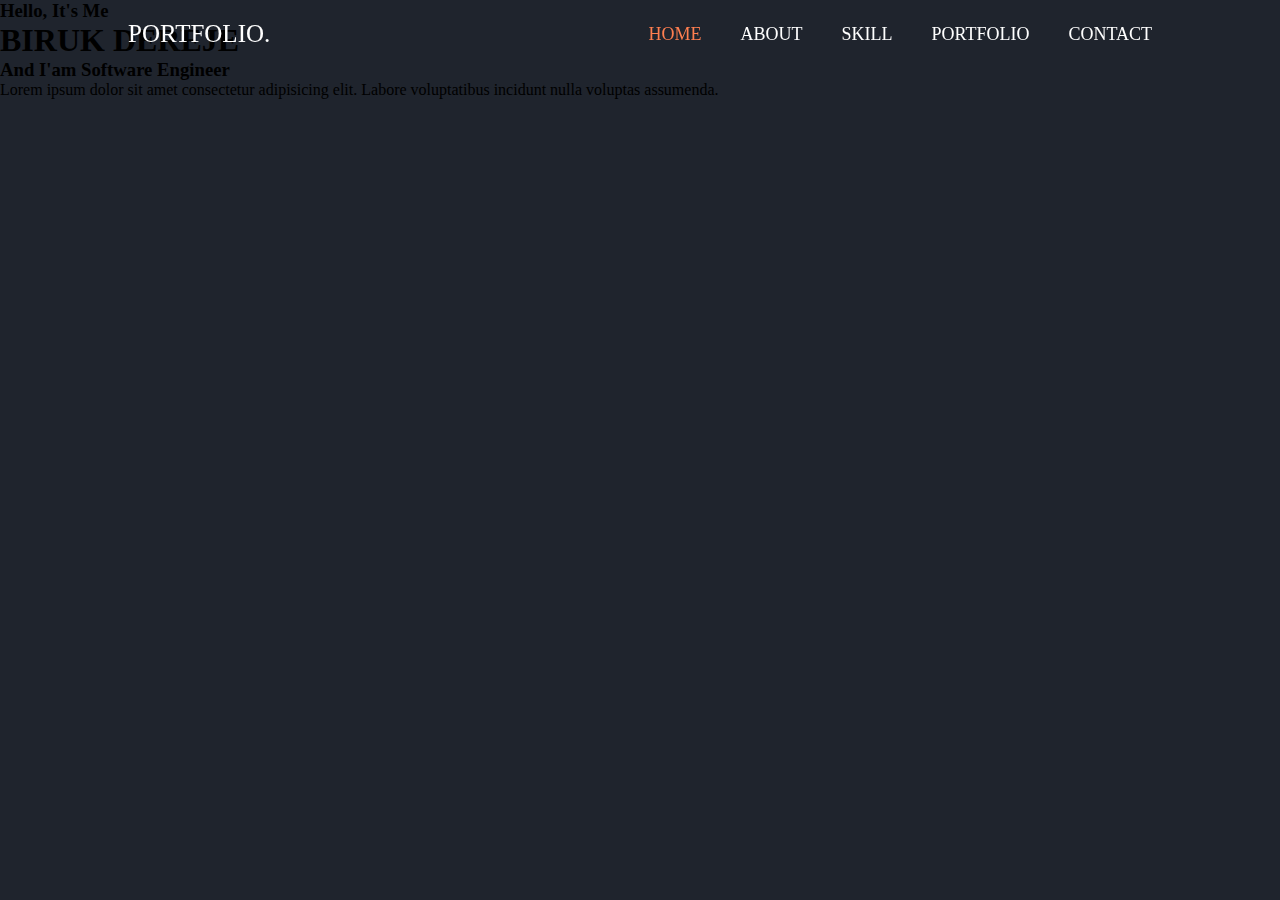
==== main.html @ 8d717696 "Add files via upload" ====
<!DOCTYPE html>
<html lang="en">

<head>
    <meta charset="UTF-8">
    <meta http-equiv="X-UA-Compatible" content="IE=edge">
    <meta name="viewport" content="width=device-width, initial-scale=1.0">
    <title>My Portfolio</title>
    <link rel="stylesheet" href="style.css">
</head>

<body>
    <header class="header">
        <a href="#" class="logo">PORTFOLIO.</a>

        <nav class="navbar">
            <a href="#" class="active">HOME</a>
            <a href="#">ABOUT</a>
            <a href="#">SKILL</a>
            <a href="#">PORTFOLIO</a>
            <a href="#">CONTACT</a>
        </nav>
    </header>
    <section class="home">
        <div class="home-content">
            <h3>Hello, It's Me</h3>
            <h1>BIRUK DEREJE</h1>
            <h3>And I'am <span>Software Engineer</span></h3>
            <p>Lorem ipsum dolor sit amet consectetur adipisicing elit. Labore voluptatibus incidunt nulla voluptas assumenda.</p>
            <div class="social-media">
                <a href="#"></a>
                <a href="#"></a>
            </div>
        </div>
    </section>
    <script src="script.js"></script>
</body>

</html>
---- style.css ----
* {
     padding: 0%;
     margin: 0px;
     box-sizing: border-box;
     font-size: 'popin', sans-serif;
 }
 
 body {
     background-color: #1f242d;
 }
 
 .header {
     position: fixed;
     top: 0;
     left: 0;
     width: 100%;
     padding: 20px 10%;
     background: transparent;
     display: flex;
     justify-content: space-between;
     align-items: center;
     z-index: 100;
 }
 
 .logo {
     font-size: 25px;
     font-weight: 500;
     color: #fff;
     cursor: default;
     text-decoration: none;
 }
 
 .navbar a {
     font-size: 18px;
     color: white;
     text-decoration: none;
     font-weight: 500;
     margin-left: 35px;
     transition: .3s;
 }
 
 .navbar a:hover,
 .navbar a.active {
     color: coral;
 }
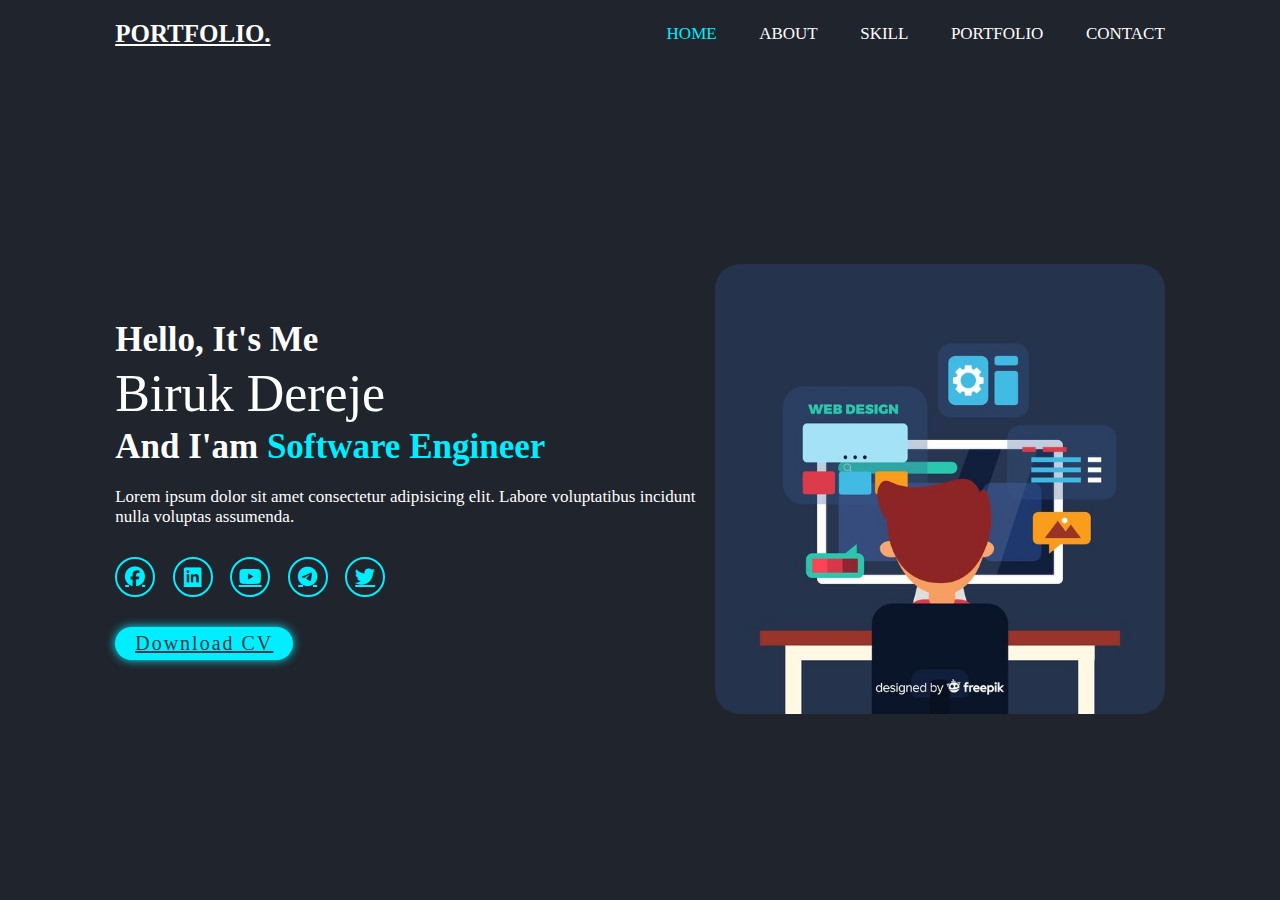
==== commit cc45b77f: "Add files via upload" ====
--- a/main.html
+++ b/main.html
@@ -7,6 +7,10 @@
     <meta name="viewport" content="width=device-width, initial-scale=1.0">
     <title>My Portfolio</title>
     <link rel="stylesheet" href="style.css">
+
+    <!-- cdn icons -->
+    <link rel="stylesheet" href="https://cdnjs.cloudflare.com/ajax/libs/font-awesome/6.4.0/css/all.min.css" />
+
 </head>
 
 <body>
@@ -21,16 +25,24 @@
             <a href="#">CONTACT</a>
         </nav>
     </header>
-    <section class="home">
+    <section class="home" id="home">
         <div class="home-content">
             <h3>Hello, It's Me</h3>
-            <h1>BIRUK DEREJE</h1>
+            <h1>Biruk Dereje</h1>
             <h3>And I'am <span>Software Engineer</span></h3>
             <p>Lorem ipsum dolor sit amet consectetur adipisicing elit. Labore voluptatibus incidunt nulla voluptas assumenda.</p>
             <div class="social-media">
-                <a href="#"></a>
-                <a href="#"></a>
+                <a href="#"><i class="fa-brands fa-facebook"></i></a>
+                <a href="#"><i class="fa-brands fa-linkedin"></i></a>
+                <a href=""><i class="fa-brands fa-youtube"></i></a>
+                <a href="#"><i class='fa-brands fa-telegram'></i></a>
+                <a href="#"><i class='fa-brands fa-twitter'></i></a>
             </div>
+            <a href="#" class="btn">Download CV</a>
+        </div>
+        <div class="home-img">
+            <img src="pic1.jpg" alt="">
+        </div>
         </div>
     </section>
     <script src="script.js"></script>
--- a/style.css
+++ b/style.css
@@ -2,11 +2,29 @@
      padding: 0%;
      margin: 0px;
      box-sizing: border-box;
-     font-size: 'popin', sans-serif;
+     font-size: "Poppins", sans-serif;
+ }
+ 
+ :root {
+     --bg-color: #1f242d;
+     --second-bg-color: #323946;
+     --text-color: #fff;
+     --main-color: #0ef;
+ }
+ 
+ html {
+     font-size: 62.5%;
+     overflow: hidden;
  }
  
  body {
-     background-color: #1f242d;
+     background-color: var(--bg-color);
+     color: var(--text-color);
+ }
+ 
+ section {
+     min-height: 100vh;
+     padding: 10rem 9% 2rem;
  }
  
  .header {
@@ -14,8 +32,8 @@
      top: 0;
      left: 0;
      width: 100%;
-     padding: 20px 10%;
-     background: transparent;
+     padding: 2rem 9%;
+     background: var(--bg-color);
      display: flex;
      justify-content: space-between;
      align-items: center;
@@ -23,23 +41,106 @@
  }
  
  .logo {
-     font-size: 25px;
-     font-weight: 500;
-     color: #fff;
+     font-size: 2.5rem;
+     font-weight: 600;
+     color: var(--text-color);
      cursor: default;
-     text-decoration: none;
  }
  
  .navbar a {
-     font-size: 18px;
-     color: white;
+     font-size: 1.7rem;
+     color: var(--text-color);
      text-decoration: none;
      font-weight: 500;
-     margin-left: 35px;
+     margin-left: 4rem;
      transition: .3s;
  }
  
  .navbar a:hover,
  .navbar a.active {
-     color: coral;
+     color: var(--main-color);
+ }
+ 
+ #menu-icon {
+     font-size: 3.6rem;
+     color: var(--text-color);
+     display: none;
+ }
+ 
+ .home {
+     display: flex;
+     justify-content: center;
+     align-items: center;
+ }
+ 
+ .home-content h3 {
+     font-size: 3.5rem;
+     font-weight: 700;
+ }
+ 
+ .home-content h3:nth-of-type(2) {
+     margin-bottom: 2rem;
+ }
+ 
+ span {
+     color: var(--main-color);
+ }
+ 
+ .home-content h1 {
+     font-size: 5.2rem;
+     font-weight: 400;
+     line-height: 1.3;
+ }
+ 
+ .home-content p {
+     font-size: 1.7rem;
+ }
+ 
+ .home-content {
+     color: white;
+     display: block;
+ }
+ 
+ .home-img img {
+     width: 450px;
+     border-radius: 25px;
+ }
+ 
+ .social-media a {
+     display: inline-flex;
+     justify-content: center;
+     align-items: center;
+     width: 4rem;
+     height: 4rem;
+     background: transparent;
+     border: .2rem solid var(--main-color);
+     font-size: 2rem;
+     border-radius: 50%;
+     color: var(--main-color);
+     margin: 3rem 1.5rem 3rem 0;
+     transition: .3s;
+ }
+ 
+ .social-media a :hover {
+     color: var(--second-bg-color);
+     background: var(--main-color);
+     box-shadow: 0 0 1rem var(--main-color);
+ }
+ 
+ .btn {
+     display: inline-flex;
+     background: var(--main-color);
+     color: var(--second-bg-color);
+     letter-spacing: .2rem;
+     font-size: 2rem;
+     padding: .5rem 2rem;
+     border-radius: 5rem;
+     border: none;
+     transition: .3s;
+     cursor: pointer;
+     box-shadow: 0 0 1rem var(--main-color);
+ }
+ 
+ .btn:hover {
+     box-shadow: none;
  }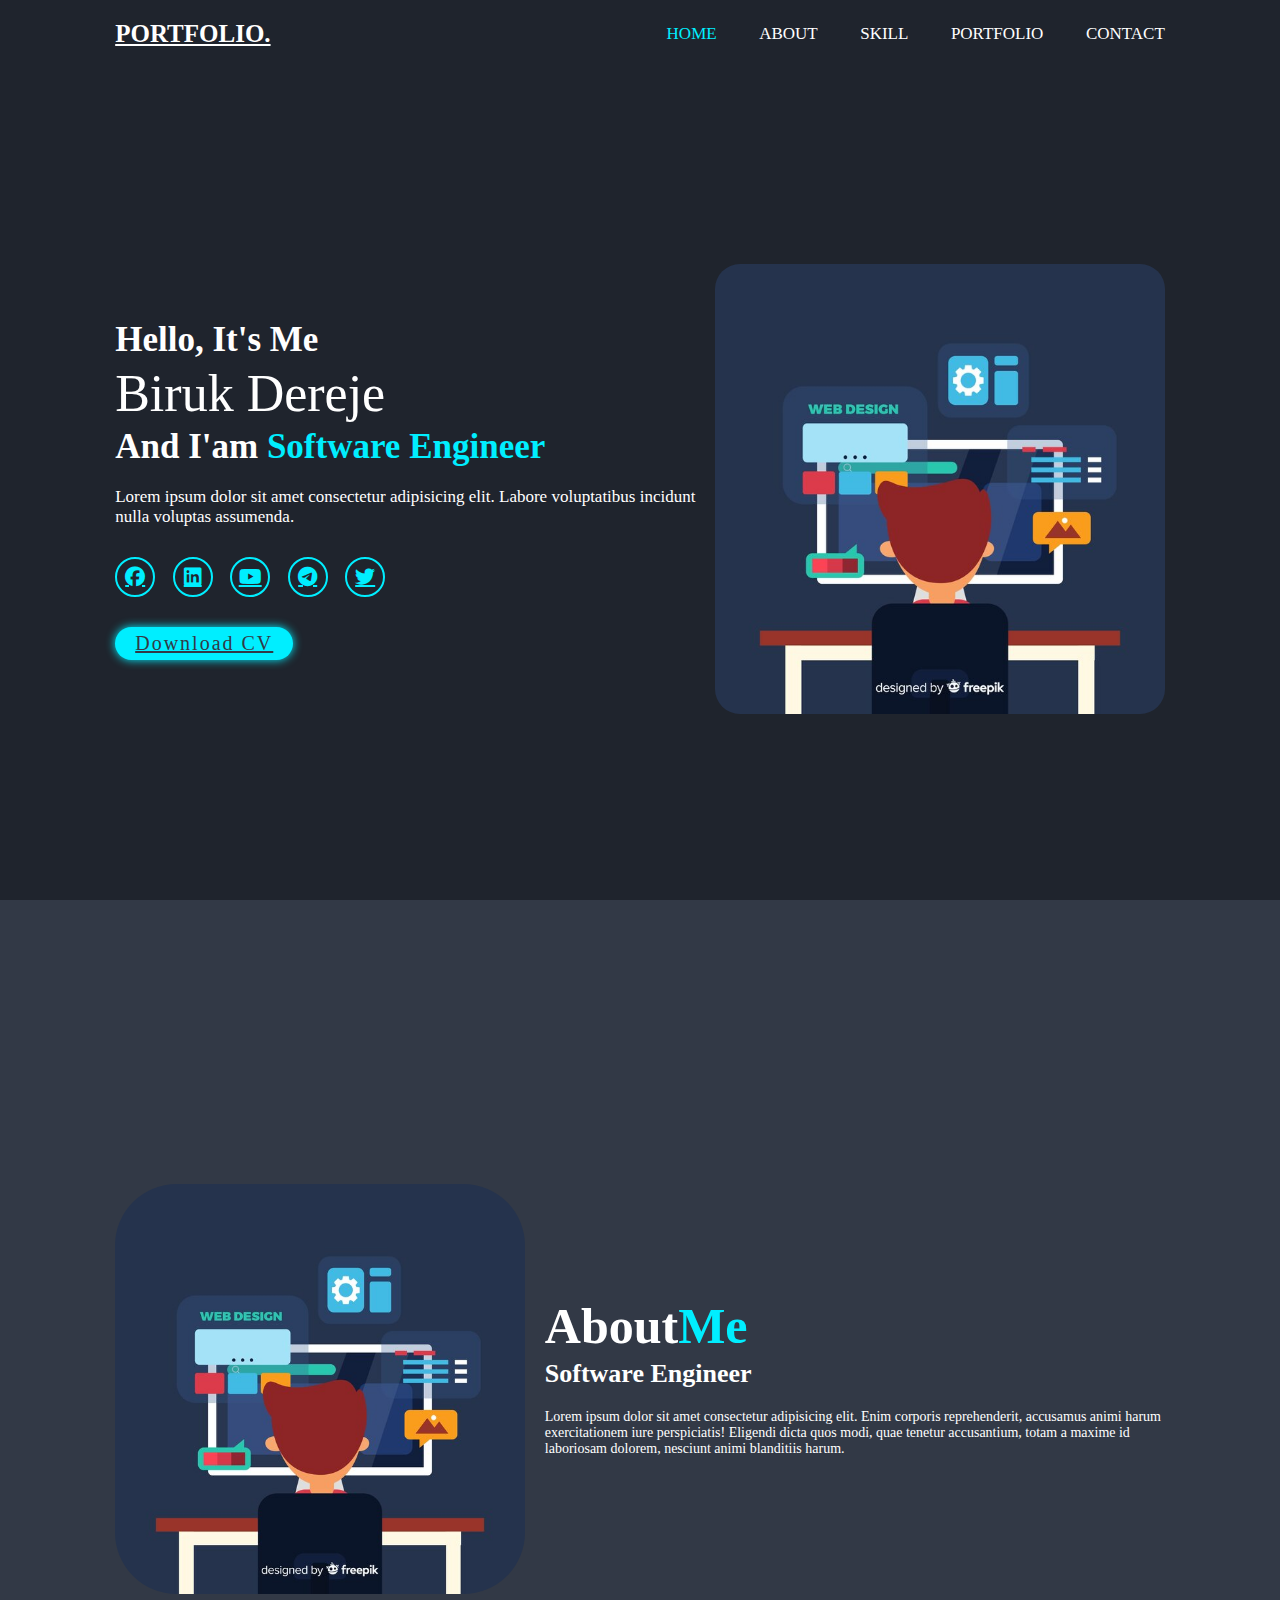
==== commit 337ebd1e: "Add files via upload" ====
--- a/main.html
+++ b/main.html
@@ -25,6 +25,7 @@
             <a href="#">CONTACT</a>
         </nav>
     </header>
+
     <section class="home" id="home">
         <div class="home-content">
             <h3>Hello, It's Me</h3>
@@ -34,7 +35,7 @@
             <div class="social-media">
                 <a href="#"><i class="fa-brands fa-facebook"></i></a>
                 <a href="#"><i class="fa-brands fa-linkedin"></i></a>
-                <a href=""><i class="fa-brands fa-youtube"></i></a>
+                <a href="#"><i class="fa-brands fa-youtube"></i></a>
                 <a href="#"><i class='fa-brands fa-telegram'></i></a>
                 <a href="#"><i class='fa-brands fa-twitter'></i></a>
             </div>
@@ -45,6 +46,24 @@
         </div>
         </div>
     </section>
+
+    <section class="about" id="about">
+        <div class="about-img">
+            <img src="pic1.jpg" alt="">
+        </div>
+        <div class="about-content">
+            <h2 class="heading">About<span>Me</span></h2>
+            <h3>Software Engineer</h3>
+            <p>Lorem ipsum dolor sit amet consectetur adipisicing elit. Enim corporis reprehenderit, accusamus animi harum exercitationem iure perspiciatis! Eligendi dicta quos modi, quae tenetur accusantium, totam a maxime id laboriosam dolorem, nesciunt
+                animi blanditiis harum.</p>
+        </div>
+    </section>
+
+    <skill class="section" id="skill">
+        <div class="">
+
+        </div>
+    </skill>
     <script src="script.js"></script>
 </body>
 
--- a/style.css
+++ b/style.css
@@ -14,7 +14,7 @@
  
  html {
      font-size: 62.5%;
-     overflow: hidden;
+     overflow-x: hidden;
  }
  
  body {
@@ -143,4 +143,36 @@
  
  .btn:hover {
      box-shadow: none;
+ }
+ 
+ .about {
+     align-items: center;
+     display: flex;
+     gap: 2rem;
+     background: var(--second-bg-color);
+ }
+ 
+ .about-img img {
+     width: 32vw;
+     border-radius: 15%;
+ }
+ 
+ .heading {
+     align-items: center;
+     display: flex;
+     font-size: 5.0rem;
+ }
+ 
+ .about-content h2 {
+     text-align: left;
+     line-height: 1.3;
+ }
+ 
+ .about-content h3 {
+     font-size: 2.6rem;
+ }
+ 
+ .about-content p {
+     font-size: 1.4rem;
+     margin: 2rem 0 3rem;
  }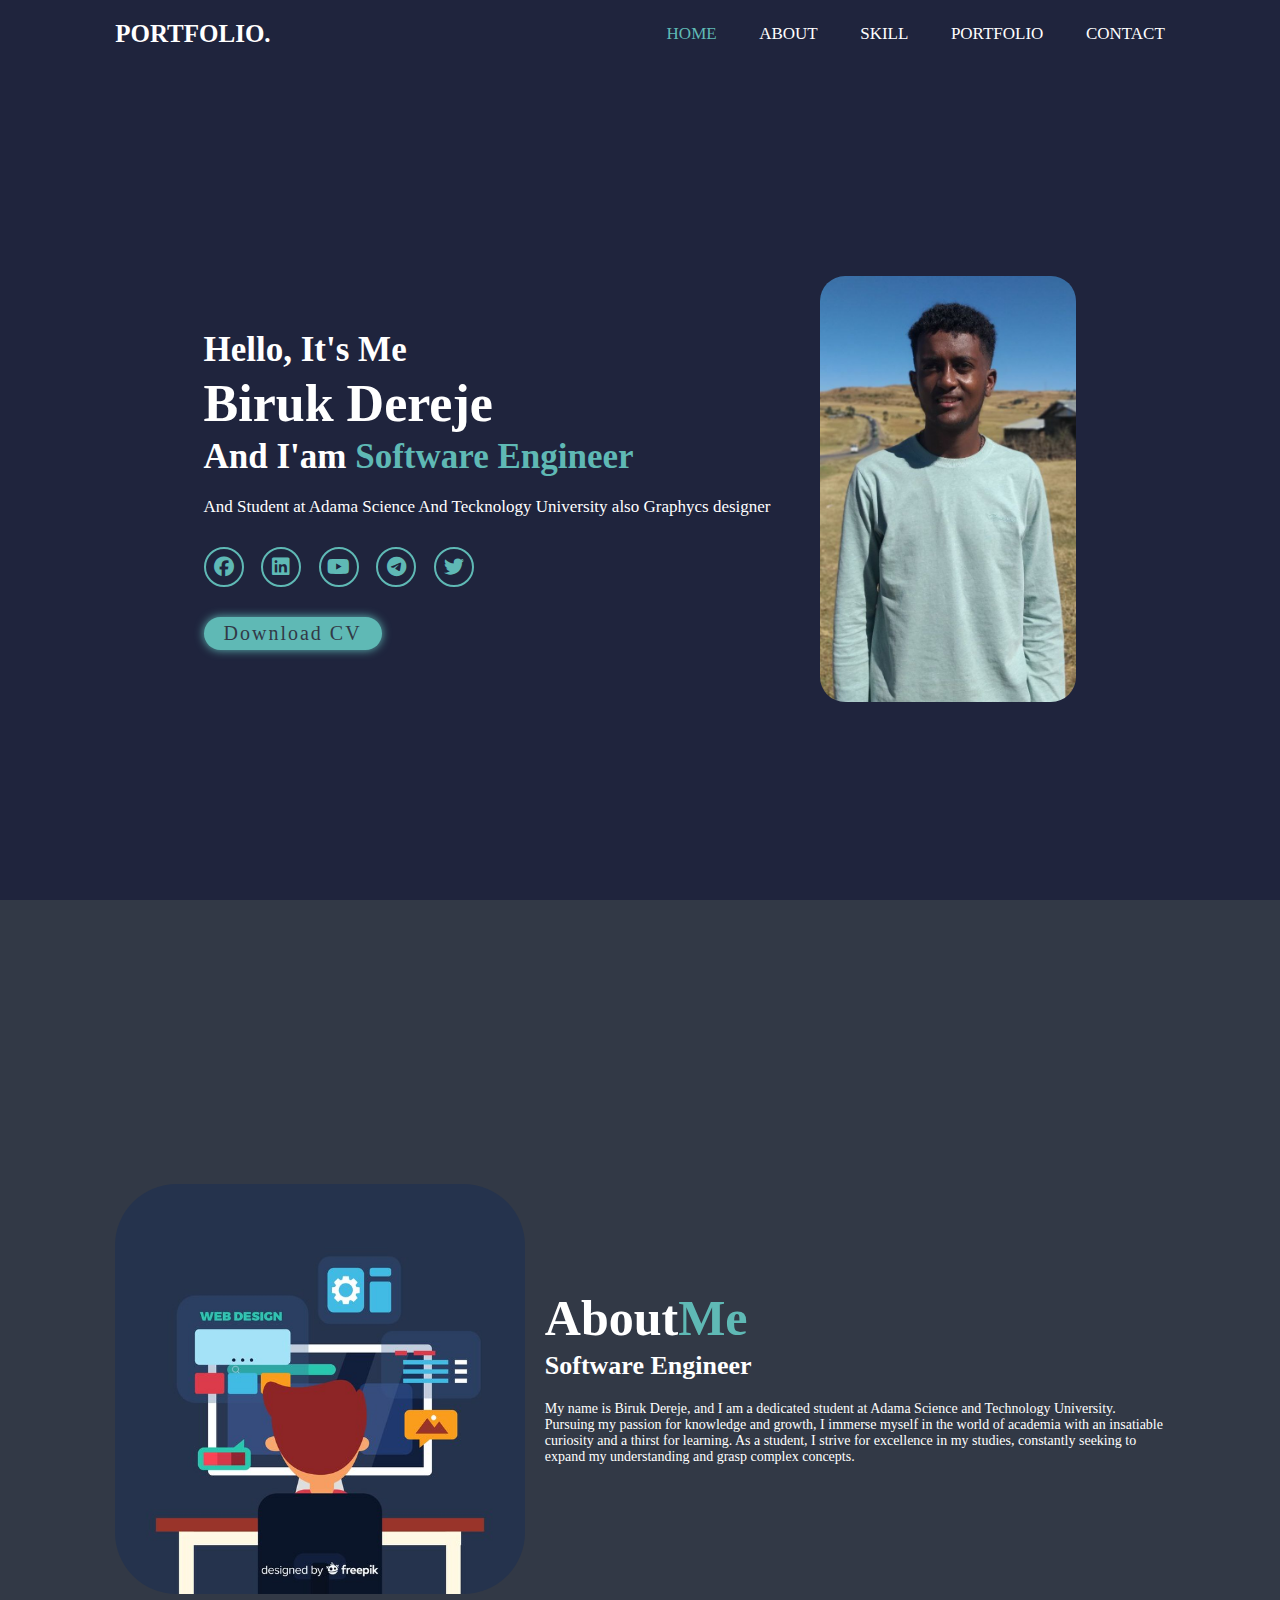
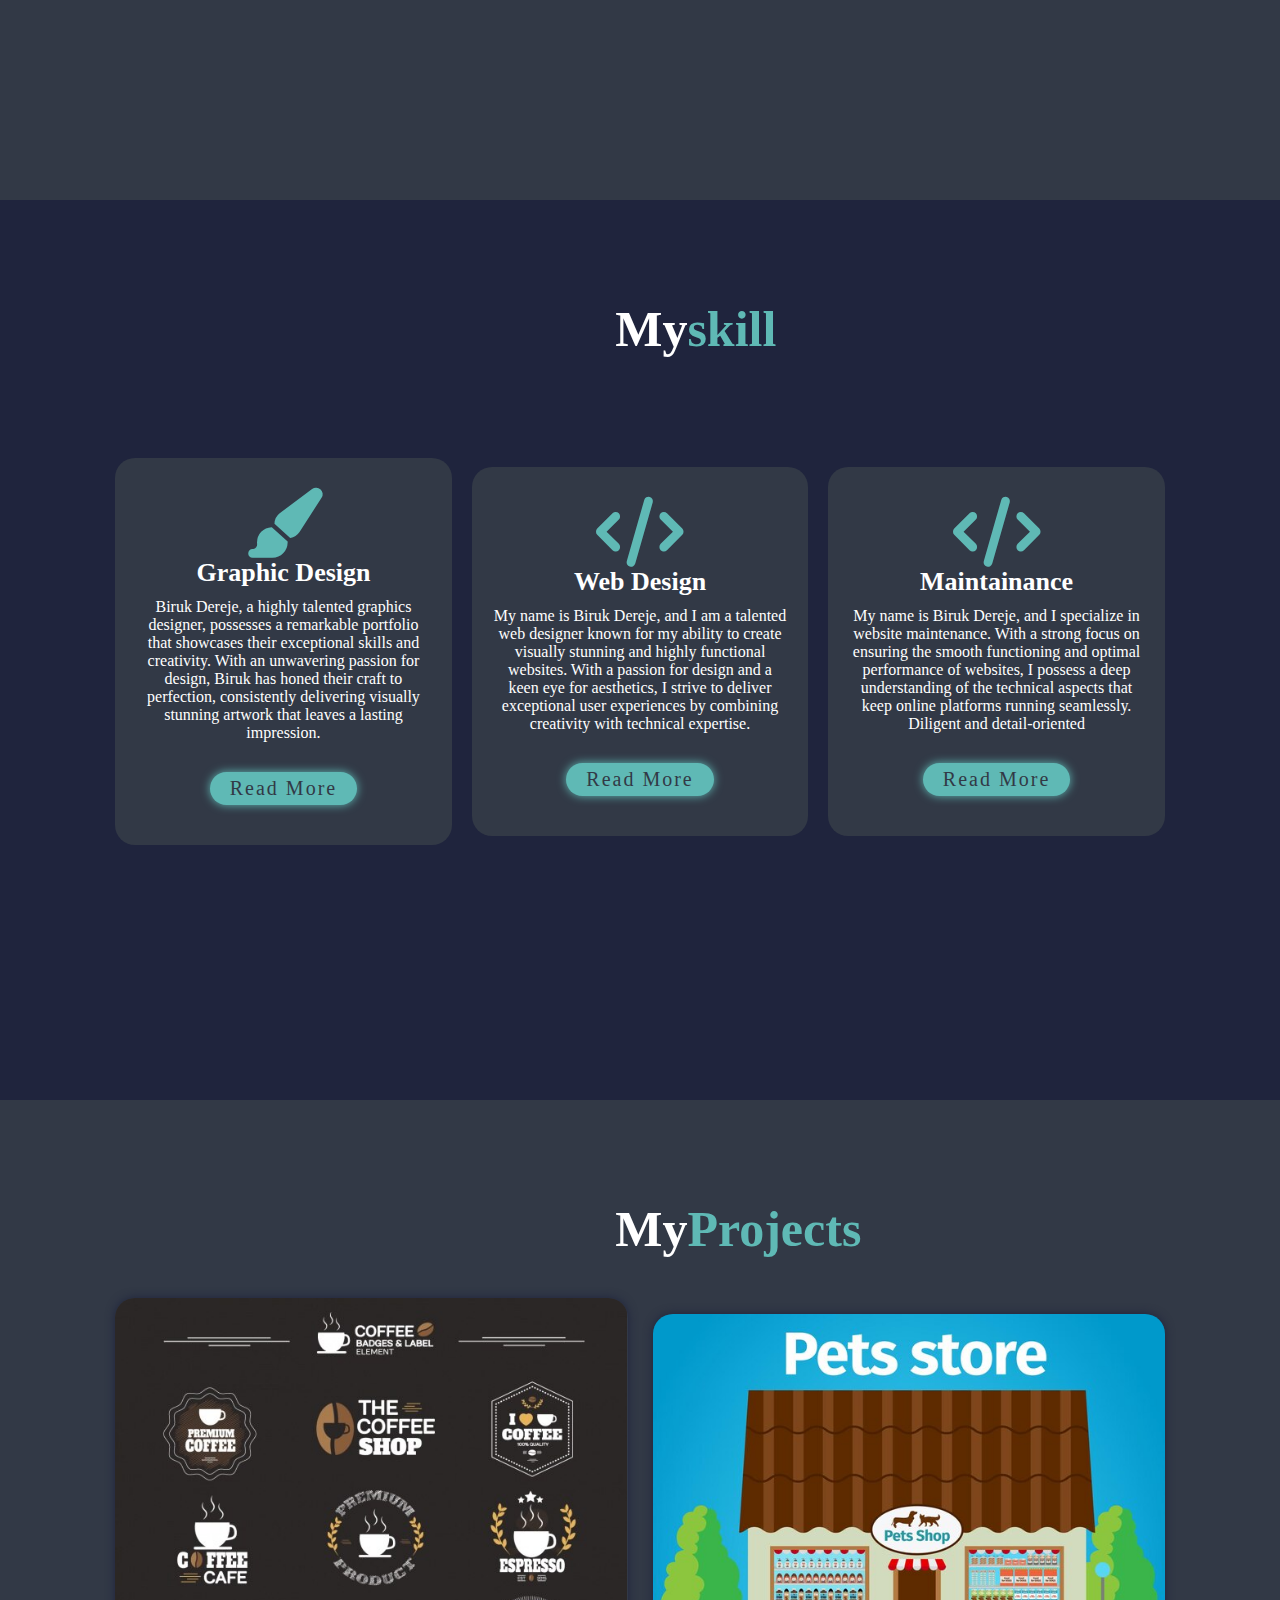
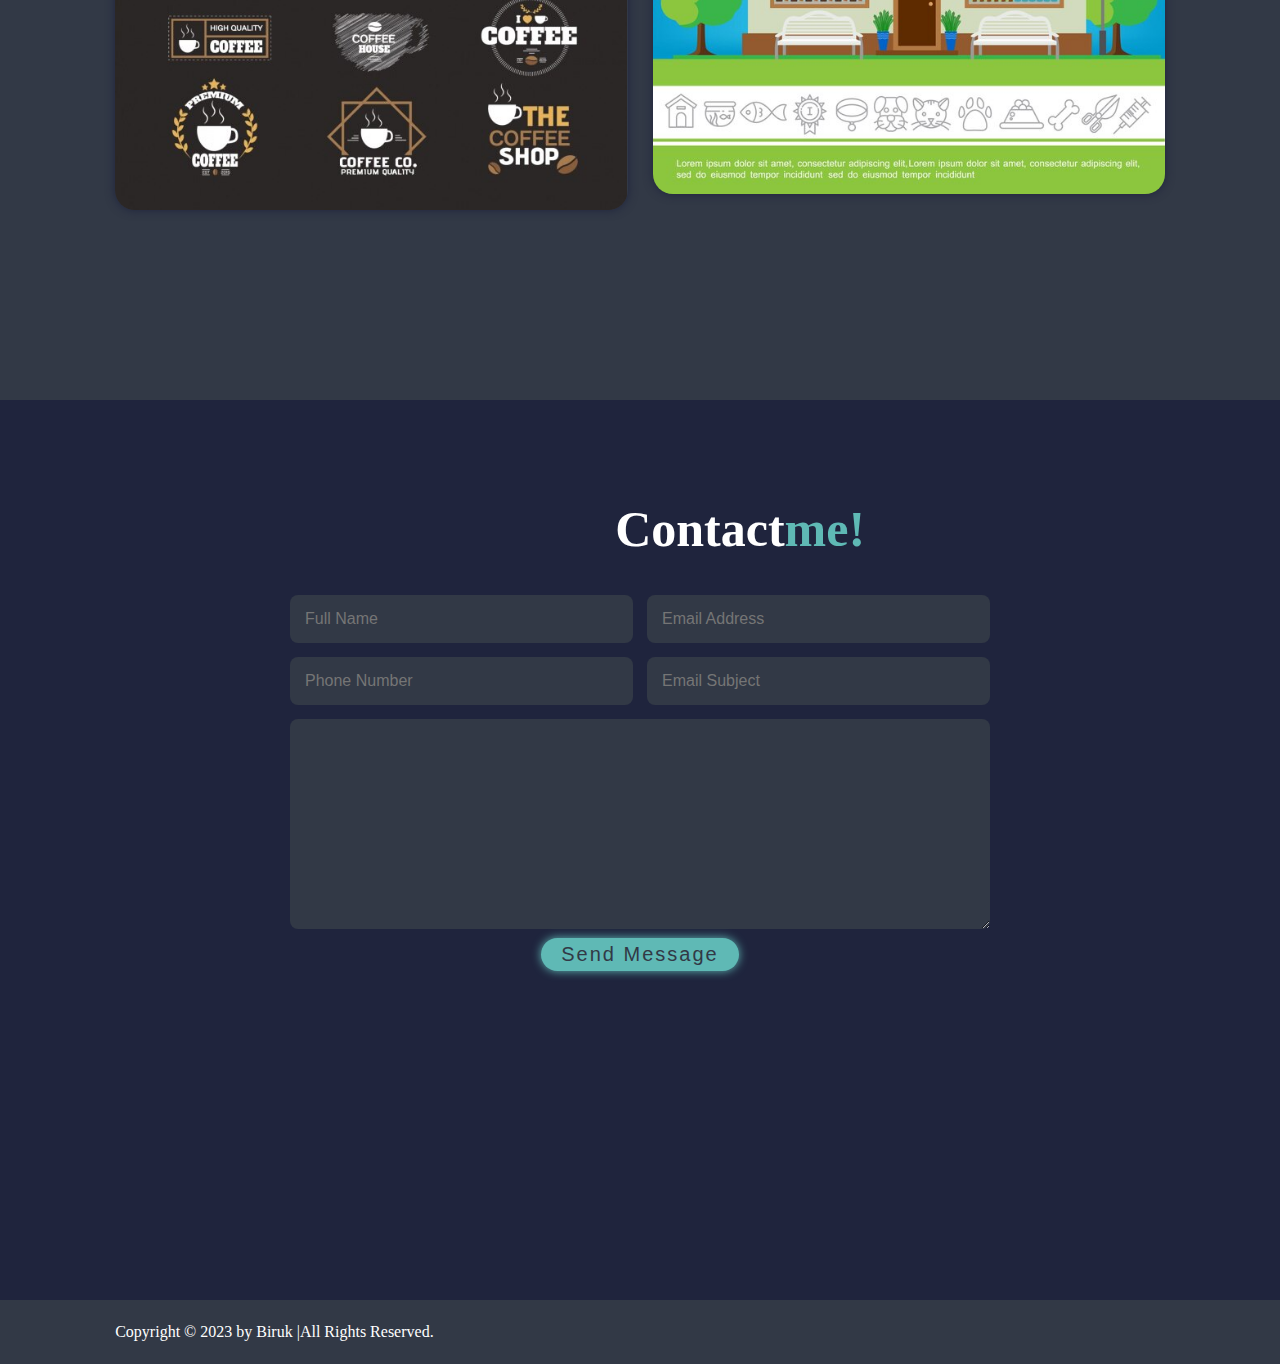
==== commit a519c49e: "Add files via upload" ====
--- a/main.html
+++ b/main.html
@@ -18,20 +18,20 @@
         <a href="#" class="logo">PORTFOLIO.</a>
 
         <nav class="navbar">
-            <a href="#" class="active">HOME</a>
-            <a href="#">ABOUT</a>
-            <a href="#">SKILL</a>
-            <a href="#">PORTFOLIO</a>
-            <a href="#">CONTACT</a>
+            <a href="#home" class="active">HOME</a>
+            <a href="#about">ABOUT</a>
+            <a href="#skill">SKILL</a>
+            <a href="#portfolio">PORTFOLIO</a>
+            <a href="#contact">CONTACT</a>
         </nav>
     </header>
-
+    <!-- home section design -->
     <section class="home" id="home">
         <div class="home-content">
             <h3>Hello, It's Me</h3>
             <h1>Biruk Dereje</h1>
             <h3>And I'am <span>Software Engineer</span></h3>
-            <p>Lorem ipsum dolor sit amet consectetur adipisicing elit. Labore voluptatibus incidunt nulla voluptas assumenda.</p>
+            <p>And Student at Adama Science And Tecknology University also Graphycs designer</p>
             <div class="social-media">
                 <a href="#"><i class="fa-brands fa-facebook"></i></a>
                 <a href="#"><i class="fa-brands fa-linkedin"></i></a>
@@ -42,28 +42,97 @@
             <a href="#" class="btn">Download CV</a>
         </div>
         <div class="home-img">
-            <img src="pic1.jpg" alt="">
+            <img src="bura1.jpg" alt="">
         </div>
         </div>
     </section>
-
+    <!-- about section design -->
     <section class="about" id="about">
         <div class="about-img">
             <img src="pic1.jpg" alt="">
         </div>
+
         <div class="about-content">
             <h2 class="heading">About<span>Me</span></h2>
             <h3>Software Engineer</h3>
-            <p>Lorem ipsum dolor sit amet consectetur adipisicing elit. Enim corporis reprehenderit, accusamus animi harum exercitationem iure perspiciatis! Eligendi dicta quos modi, quae tenetur accusantium, totam a maxime id laboriosam dolorem, nesciunt
-                animi blanditiis harum.</p>
+            <p>My name is Biruk Dereje, and I am a dedicated student at Adama Science and Technology University. Pursuing my passion for knowledge and growth, I immerse myself in the world of academia with an insatiable curiosity and a thirst for learning.
+                As a student, I strive for excellence in my studies, constantly seeking to expand my understanding and grasp complex concepts.</p>
         </div>
     </section>
-
-    <skill class="section" id="skill">
-        <div class="">
-
+    <!-- skill section design -->
+    <section class="skill" id="skill">
+        <h2 class="heading1">My<span>skill</span></h2>
+        <div class="skill-container">
+            <div class="skill-box">
+                <i class="fa-solid fa-paintbrush"></i>
+                <h3>Graphic Design</h3>
+                <p>Biruk Dereje, a highly talented graphics designer, possesses a remarkable portfolio that showcases their exceptional skills and creativity. With an unwavering passion for design, Biruk has honed their craft to perfection, consistently
+                    delivering visually stunning artwork that leaves a lasting impression. </p>
+                <a href="#" class="btn">Read More</a>
+            </div>
+            <div class="skill-box">
+                <i class="fa-solid fa-code"></i>
+                <h3>Web Design</h3>
+                <p>My name is Biruk Dereje, and I am a talented web designer known for my ability to create visually stunning and highly functional websites. With a passion for design and a keen eye for aesthetics, I strive to deliver exceptional user experiences
+                    by combining creativity with technical expertise.</p>
+                <a href="#" class="btn">Read More</a>
+            </div>
+            <div class="skill-box">
+                <i class="fa-solid fa-code"></i>
+                <h3>Maintainance</h3>
+                <p>My name is Biruk Dereje, and I specialize in website maintenance. With a strong focus on ensuring the smooth functioning and optimal performance of websites, I possess a deep understanding of the technical aspects that keep online platforms
+                    running seamlessly. Diligent and detail-oriented</p>
+                <a href="#" class="btn">Read More</a>
+            </div>
         </div>
-    </skill>
+    </section>
+    <!-- portfolion section design -->
+    <section class="portfolio" id="portfolio">
+        <h2 class="heading2">My <span>Projects</span></h2>
+        <div class="portfolio-container">
+            <div class="portfolio-box1">
+                <img src="pic2-1.jpg" alt="">
+                <div class="portfolio-layer1">
+                    <h4>Web Design</h4>
+                    <p>online coffe ordering website. using html and css!</p>
+                    <a href="#"><i class="fa-sharp fa-solid fa-up-right-from-square"></i></a>
+                </div>
+            </div>
+            <div class="portfolio-box1">
+                <img src="petpic.jpg" alt="">
+                <div class="portfolio-layer1">
+                    <h4>Web Design</h4>
+                    <p>Pet registration website for pet owners! This also used html and css</p>
+                    <a href="#"><i class="fa-sharp fa-solid fa-up-right-from-square"></i></a>
+                </div>
+            </div>
+        </div>
+    </section>
+    <!-- contact section design -->
+    <section class="contact" id="contact">
+        <h2 class="heading2">Contact<span>me!</span></h2>
+        <form action="#">
+            <div class="input-box">
+                <input type="text" placeholder="Full Name" id="">
+                <input type="text" placeholder="Email Address" id="">
+            </div>
+            <div class="input-box">
+                <input type="number" placeholder="Phone Number">
+                <input type="text" placeholder="Email Subject">
+            </div>
+            <textarea name="" id="" cols="30" rows="10"></textarea>
+            <input type="submit" value="Send Message" class="btn">
+        </form>
+    </section>
+    <!-- footer design -->
+    <footer class="footer">
+        <div class="footer-text">
+            <p>Copyright &copy; 2023 by Biruk |All Rights Reserved.</p>
+        </div>
+        <div class="footer-iconTop">
+            <a href="#home"><i class="fa-solid fa-arrow-up-long"></i></a>
+        </div>
+    </footer>
     <script src="script.js"></script>
 </body>
 
--- a/style.css
+++ b/style.css
@@ -3,13 +3,17 @@
      margin: 0px;
      box-sizing: border-box;
      font-size: "Poppins", sans-serif;
+     outline: none;
+     scroll-behavior: smooth;
+     text-decoration: none;
+     border: none;
  }
  
  :root {
-     --bg-color: #1f242d;
+     --bg-color: #1f243d;
      --second-bg-color: #323946;
      --text-color: #fff;
-     --main-color: #0ef;
+     --main-color: #5fb9b5;
  }
  
  html {
@@ -40,6 +44,10 @@
      z-index: 100;
  }
  
+ .header sticky {
+     border-bottom: .1rem solid rgba(0, 0, 0, .2);
+ }
+ 
  .logo {
      font-size: 2.5rem;
      font-weight: 600;
@@ -51,7 +59,6 @@
      font-size: 1.7rem;
      color: var(--text-color);
      text-decoration: none;
-     font-weight: 500;
      margin-left: 4rem;
      transition: .3s;
  }
@@ -88,12 +95,13 @@
  
  .home-content h1 {
      font-size: 5.2rem;
-     font-weight: 400;
+     font-weight: 700;
      line-height: 1.3;
  }
  
  .home-content p {
      font-size: 1.7rem;
+     padding-right: 5rem;
  }
  
  .home-content {
@@ -102,7 +110,7 @@
  }
  
  .home-img img {
-     width: 450px;
+     width: 20vw;
      border-radius: 25px;
  }
  
@@ -152,7 +160,8 @@
      background: var(--second-bg-color);
  }
  
- .about-img img {
+ .about-img img,
+ .portfolio-box img {
      width: 32vw;
      border-radius: 15%;
  }
@@ -161,6 +170,15 @@
      align-items: center;
      display: flex;
      font-size: 5.0rem;
+ }
+ 
+ .heading1,
+ .heading2 {
+     text-align: center;
+     display: flex;
+     font-size: 5.0rem;
+     margin-left: 50rem;
+     margin-bottom: 10rem;
  }
  
  .about-content h2 {
@@ -175,4 +193,185 @@
  .about-content p {
      font-size: 1.4rem;
      margin: 2rem 0 3rem;
+ }
+ 
+ .skill-container {
+     display: flex;
+     flex-wrap: wrap;
+     align-items: center;
+     justify-content: center;
+     gap: 2rem;
+ }
+ 
+ .skill-container .skill-box {
+     flex: 1 1 30rem;
+     background: var(--second-bg-color);
+     padding: 3rem 2rem 4rem;
+     border-radius: 2rem;
+     text-align: center;
+     border: .2rem var(--bg-color);
+ }
+ 
+ .skill-box h3 {
+     font-size: 2.6rem;
+ }
+ 
+ .skill-box p {
+     font-size: 1.6rem;
+     margin: 1rem 0 3rem;
+ }
+ 
+ .skill-box i {
+     font-size: 7rem;
+     color: var(--main-color);
+ }
+ 
+ .portfolio-container {
+     display: flex;
+     flex-wrap: wrap;
+     align-items: center;
+     justify-content: center;
+     gap: 2rem;
+ }
+ 
+ .portfolio {
+     background: var(--second-bg-color);
+ }
+ 
+ .portfolio h2 {
+     margin-bottom: 4rem;
+ }
+ 
+ .portfolio-container {
+     display: grid;
+     grid-template-columns: repeat(2, 1fr);
+     align-items: center;
+     gap: 2.5rem;
+ }
+ 
+ .portfolio-box1 img {
+     width: 40vw;
+     border-radius: 15px;
+     transition: .5s ease;
+ }
+ 
+ .portfolio-box1 img:hover {
+     transform: scale(1.1);
+ }
+ 
+ .portfolio-container .portfolio-box1 {
+     display: flex;
+     border-radius: 2rem;
+     overflow: hidden;
+     position: relative;
+     box-shadow: 0 0 1rem var(--bg-color);
+ }
+ 
+ .portfolio-box1 .portfolio-layer1 {
+     position: absolute;
+     bottom: 0;
+     left: 0;
+     width: 100%;
+     height: 100%;
+     background: linear-gradient(rgba(0, 0, 0, .1), var(--main-color));
+     display: flex;
+     justify-content: center;
+     align-items: center;
+     flex-direction: column;
+     text-align: center;
+     padding: 0 4rem;
+     transform: translateY(100%);
+     transition: .5s ease;
+ }
+ 
+ .portfolio-box1:hover .portfolio-layer1 {
+     transform: translateY(0)
+ }
+ 
+ .portfolio-layer1 h4 {
+     font-size: 3rem;
+ }
+ 
+ .portfolio-layer1 p {
+     font-size: 1.6rem;
+     margin: .3rem 0 1rem;
+ }
+ 
+ .portfolio-layer1 a {
+     display: inline-flex;
+     justify-content: center;
+     align-items: center;
+     width: 5rem;
+     height: 5rem;
+     background: var(--text-color);
+     border-radius: 50%;
+ }
+ 
+ .portfolio-layer1 a i {
+     font-size: 2rem;
+     color: var(--second-bg-color);
+ }
+ 
+ .contact h2 {
+     margin-bottom: 3rem;
+ }
+ 
+ .contact form {
+     max-width: 70rem;
+     margin: 1rem auto;
+     text-align: center;
+     margin-bottom: 3rem;
+ }
+ 
+ .contact form .input-box {
+     display: flex;
+     justify-content: space-between;
+     flex-wrap: wrap;
+ }
+ 
+ .contact form .input-box input,
+ .contact form textarea {
+     width: 100%;
+     padding: 1.5rem;
+     font-size: 1.6rem;
+     color: var(--text-color);
+     background: var(--second-bg-color);
+     border-radius: .8rem;
+     margin: .7rem 0;
+ }
+ 
+ .contact form .input-box input {
+     width: 49%;
+ }
+ 
+ .footer {
+     display: flex;
+     justify-content: space-between;
+     align-items: center;
+     flex-wrap: wrap;
+     padding: 2rem 9%;
+     background: var(--second-bg-color);
+ }
+ 
+ .footer-text p {
+     font-size: 1.6rem;
+ }
+ 
+ .footer-text a {
+     display: inline-flex;
+     justify-content: center;
+     align-items: center;
+     padding: .8rem;
+     background: var(--main-color);
+     border-radius: .8rem;
+     transition: .5s ease;
+ }
+ 
+ .footer-iconTop a:hover {
+     box-shadow: 0 0 1rem var(--main-color);
+ }
+ 
+ .footer-iconTop a i {
+     font-size: 2.4rem;
+     color: var(--second-bg-color);
  }